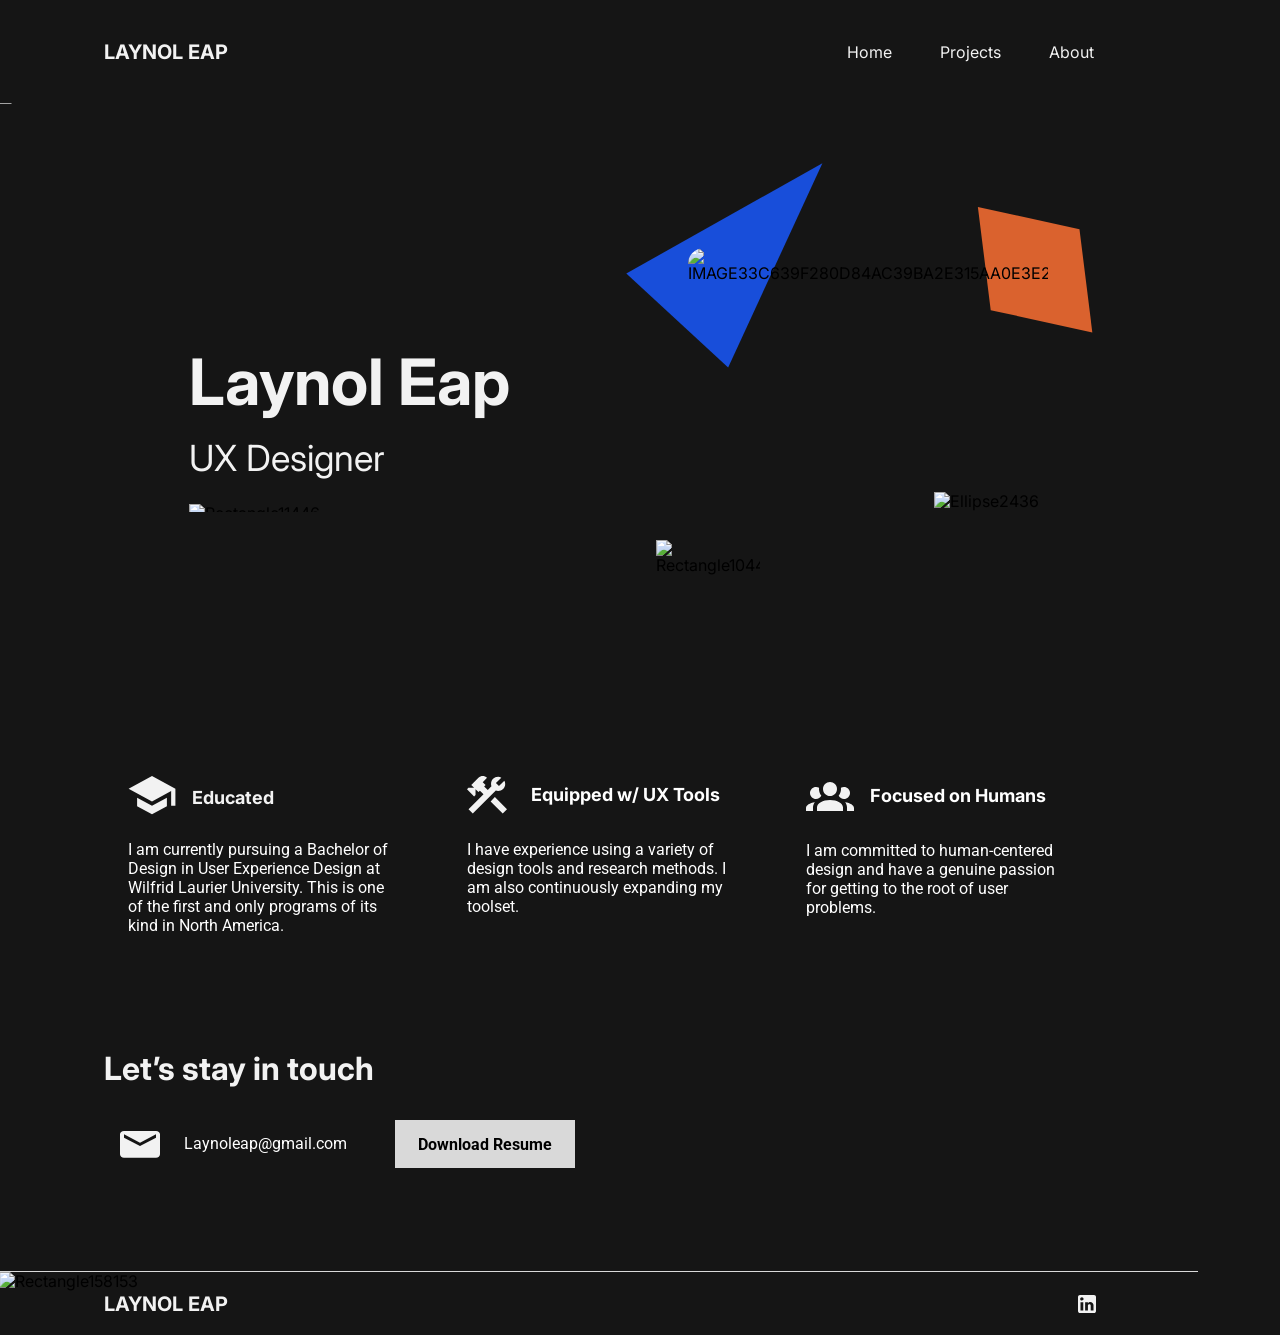
==== index.html @ e6aa5f23 "Commit from TeleportHQ" ====
<!DOCTYPE html>
<html lang="english">
  <head>
    <title>exported project</title>
    <meta property="og:title" content="exported project" />
    <meta name="viewport" content="width=device-width, initial-scale=1.0" />
    <meta charset="utf-8" />
    <meta property="twitter:card" content="summary_large_image" />

    <style data-tag="reset-style-sheet">
      html {  line-height: 1.15;}body {  margin: 0;}* {  box-sizing: border-box;  border-width: 0;  border-style: solid;}p,li,ul,pre,div,h1,h2,h3,h4,h5,h6,figure,blockquote,figcaption {  margin: 0;  padding: 0;}button {  background-color: transparent;}button,input,optgroup,select,textarea {  font-family: inherit;  font-size: 100%;  line-height: 1.15;  margin: 0;}button,select {  text-transform: none;}button,[type="button"],[type="reset"],[type="submit"] {  -webkit-appearance: button;}button::-moz-focus-inner,[type="button"]::-moz-focus-inner,[type="reset"]::-moz-focus-inner,[type="submit"]::-moz-focus-inner {  border-style: none;  padding: 0;}button:-moz-focus,[type="button"]:-moz-focus,[type="reset"]:-moz-focus,[type="submit"]:-moz-focus {  outline: 1px dotted ButtonText;}a {  color: inherit;  text-decoration: inherit;}input {  padding: 2px 4px;}img {  display: block;}html { scroll-behavior: smooth  }
    </style>
    <style data-tag="default-style-sheet">
      html {
        font-family: Inter;
        font-size: 16px;
      }

      body {
        font-weight: 400;
        font-style:normal;
        text-decoration: none;
        text-transform: none;
        letter-spacing: normal;
        line-height: 1.15;
        color: var(--dl-color-gray-black);
        background-color: var(--dl-color-gray-white);

      }
    </style>
    <link
      rel="stylesheet"
      href="https://fonts.googleapis.com/css2?family=Roboto:ital,wght@0,100;0,300;0,400;0,500;0,700;0,900;1,100;1,300;1,400;1,500;1,700;1,900&amp;display=swap"
      data-tag="font"
    />
    <link
      rel="stylesheet"
      href="https://fonts.googleapis.com/css2?family=Roboto:ital,wght@0,100;0,300;0,400;0,500;0,700;0,900;1,100;1,300;1,400;1,500;1,700;1,900&amp;display=swap"
      data-tag="font"
    />
    <link
      rel="stylesheet"
      href="https://fonts.googleapis.com/css2?family=Inter:wght@100;200;300;400;500;600;700;800;900&amp;display=swap"
      data-tag="font"
    />
    <link
      rel="stylesheet"
      href="https://fonts.googleapis.com/css2?family=Inter:wght@100;200;300;400;500;600;700;800;900&amp;display=swap"
      data-tag="font"
    />
    <link
      rel="stylesheet"
      href="https://fonts.googleapis.com/css2?family=Inter:wght@100;200;300;400;500;600;700;800;900&amp;display=swap"
      data-tag="font"
    />
  </head>
  <body>
    <link rel="stylesheet" href="./style.css" />
    <div>
      <link href="./index.css" rel="stylesheet" />

      <div class="home-container">
        <div class="home-home">
          <span class="home-text"><span>Let’s stay in touch</span></span>
          <div class="home-group27">
            <span class="home-text02"><span>Laynol Eap</span></span>
            <span class="home-text04"><span>UX Designer</span></span>
            <img
              src="https://aheioqhobo.cloudimg.io/v7/_playground-bucket-v2.teleporthq.io_/63ea0e4e-5f9c-46ab-8b0b-d3c0a2068771/85abf8a6-1e13-45ce-bf59-883864baed08?org_if_sml=12266&amp;force_format=original"
              alt="Rectangle11446"
              class="home-rectangle11"
            />
          </div>
          <div class="home-group26">
            <img
              src="public/external/polygon2445-yhlq.svg"
              alt="Polygon2445"
              class="home-polygon2"
            />
            <img
              src="https://aheioqhobo.cloudimg.io/v7/_playground-bucket-v2.teleporthq.io_/63ea0e4e-5f9c-46ab-8b0b-d3c0a2068771/1f97a8ee-af07-4500-a4a4-71de85120f3c?org_if_sml=1357&amp;force_format=original"
              alt="Rectangle10442"
              class="home-rectangle10"
            />
            <img
              src="public/external/polygon1441-e0pr.svg"
              alt="Polygon1441"
              class="home-polygon1"
            />
            <img
              src="https://aheioqhobo.cloudimg.io/v7/_playground-bucket-v2.teleporthq.io_/63ea0e4e-5f9c-46ab-8b0b-d3c0a2068771/0349e9c0-3be9-4135-b3eb-93f0cdd8fb35?org_if_sml=12943&amp;force_format=original"
              alt="Ellipse2436"
              class="home-ellipse2"
            />
            <img
              src="https://aheioqhobo.cloudimg.io/v7/_playground-bucket-v2.teleporthq.io_/63ea0e4e-5f9c-46ab-8b0b-d3c0a2068771/69e83a78-d2ff-417d-b535-d6899cd302c1?org_if_sml=1240909&amp;force_format=original"
              alt="IMAGE33C639F280D84AC39BA2E315AA0E3E2F1105c1457"
              class="home-image33c639f280d84ac39ba2e315aa0e3e2f1105c1"
            />
          </div>
          <div class="home-frame2">
            <div class="home-group10">
              <div class="home-group5">
                <div class="home-group4">
                  <div class="home-group3">
                    <span class="home-text06"><span>Educated</span></span>
                    <img
                      src="public/external/vector477-rhp7.svg"
                      alt="Vector477"
                      class="home-vector"
                    />
                  </div>
                  <span class="home-text08">
                    <span>
                      I am currently pursuing a Bachelor of Design in User
                      Experience Design at Wilfrid Laurier University. This is
                      one of the first and only programs of its kind in North
                      America.
                    </span>
                  </span>
                </div>
              </div>
            </div>
            <div class="home-group11">
              <div class="home-group41">
                <span class="home-text10">
                  <span>
                    I have experience using a variety of design tools and
                    research methods. I am also continuously expanding my
                    toolset.
                  </span>
                </span>
              </div>
              <div class="home-group7">
                <span class="home-text12">
                  <span>Equipped w/ UX Tools</span>
                </span>
                <img
                  src="public/external/vector4107-0jln.svg"
                  alt="Vector4107"
                  class="home-vector1"
                />
              </div>
            </div>
            <div class="home-group12">
              <div class="home-group8">
                <div class="home-group42">
                  <span class="home-text14">
                    <span>
                      I am committed to human-centered design and have a genuine
                      passion for getting to the root of user problems.
                    </span>
                  </span>
                </div>
              </div>
              <div class="home-group9">
                <span class="home-text16"><span>Focused on Humans</span></span>
              </div>
              <div class="home-accountgroup"></div>
              <img
                src="public/external/vector4117-vsq.svg"
                alt="Vector4117"
                class="home-vector2"
              />
            </div>
          </div>
          <div class="home-group13">
            <div class="home-group15">
              <img
                src="public/external/vector7120-wgu.svg"
                alt="Vector7120"
                class="home-vector3"
              />
              <span class="home-text18"><span>Laynoleap@gmail.com</span></span>
            </div>
          </div>
          <div class="home-group14">
            <span class="home-text20"><span>Download Resume</span></span>
          </div>
          <div class="home-group16">
            <div class="home-group17">
              <div class="home-group2">
                <div class="home-frame1">
                  <span class="home-text22"><span>Home</span></span>
                  <span class="home-text24"><span>Projects</span></span>
                  <span class="home-text26"><span>About</span></span>
                </div>
                <span class="home-text28"><span>LAYNOL EAP</span></span>
              </div>
              <img
                src="https://aheioqhobo.cloudimg.io/v7/_playground-bucket-v2.teleporthq.io_/63ea0e4e-5f9c-46ab-8b0b-d3c0a2068771/151dd9f7-3ef0-4768-8193-123cde9234d9?org_if_sml=1139&amp;force_format=original"
                alt="Rectangle147134"
                class="home-rectangle14"
              />
            </div>
          </div>
          <div class="home-group20">
            <div class="home-group19">
              <div class="home-group18"></div>
              <img
                src="https://aheioqhobo.cloudimg.io/v7/_playground-bucket-v2.teleporthq.io_/63ea0e4e-5f9c-46ab-8b0b-d3c0a2068771/1cea19af-0cdc-44e9-ab17-3d6caf2b371c?org_if_sml=1567&amp;force_format=original"
                alt="Rectangle158153"
                class="home-rectangle15"
              />
            </div>
            <span class="home-text30"><span>LAYNOL EAP</span></span>
            <img
              src="public/external/vector8156-9nbj.svg"
              alt="Vector8156"
              class="home-vector4"
            />
          </div>
        </div>
      </div>
    </div>
  </body>
</html>
---- style.css ----
:root {
  --dl-color-gray-500: #595959;
  --dl-color-gray-700: #999999;
  --dl-color-gray-900: #D9D9D9;
  --dl-size-size-large: 144px;
  --dl-size-size-small: 48px;
  --dl-color-danger-300: #A22020;
  --dl-color-danger-500: #BF2626;
  --dl-color-danger-700: #E14747;
  --dl-color-gray-black: #000000;
  --dl-color-gray-white: #FFFFFF;
  --dl-size-size-medium: 96px;
  --dl-size-size-xlarge: 192px;
  --dl-size-size-xsmall: 16px;
  --dl-space-space-unit: 16px;
  --dl-color-primary-100: #003EB3;
  --dl-color-primary-300: #0074F0;
  --dl-color-primary-500: #14A9FF;
  --dl-color-primary-700: #85DCFF;
  --dl-color-success-300: #199033;
  --dl-color-success-500: #32A94C;
  --dl-color-success-700: #4CC366;
  --dl-size-size-xxlarge: 288px;
  --dl-color-default-blue: rgba(24, 78, 218, 1);
  --dl-color-default-text: rgba(242, 242, 242, 1);
  --dl-size-size-maxwidth: 1400px;
  --dl-radius-radius-round: 50%;
  --dl-color-default-orange: rgba(217, 97, 45, 1);
  --dl-space-space-halfunit: 8px;
  --dl-space-space-sixunits: 96px;
  --dl-space-space-twounits: 32px;
  --dl-radius-radius-radius2: 2px;
  --dl-radius-radius-radius4: 4px;
  --dl-radius-radius-radius8: 8px;
  --dl-space-space-fiveunits: 80px;
  --dl-space-space-fourunits: 64px;
  --dl-space-space-threeunits: 48px;
  --dl-color-default-background: rgba(21, 21, 21, 1);
  --dl-space-space-oneandhalfunits: 24px;
}
.button {
  color: var(--dl-color-gray-black);
  display: inline-block;
  padding: 0.5rem 1rem;
  border-color: var(--dl-color-gray-black);
  border-width: 1px;
  border-radius: 4px;
  background-color: var(--dl-color-gray-white);
}
.input {
  color: var(--dl-color-gray-black);
  cursor: auto;
  padding: 0.5rem 1rem;
  border-color: var(--dl-color-gray-black);
  border-width: 1px;
  border-radius: 4px;
  background-color: var(--dl-color-gray-white);
}
.textarea {
  color: var(--dl-color-gray-black);
  cursor: auto;
  padding: 0.5rem;
  border-color: var(--dl-color-gray-black);
  border-width: 1px;
  border-radius: 4px;
  background-color: var(--dl-color-gray-white);
}
.list {
  width: 100%;
  margin: 1em 0px 1em 0px;
  display: block;
  padding: 0px 0px 0px 1.5rem;
  list-style-type: none;
  list-style-position: outside;
}
.list-item {
  display: list-item;
}
.teleport-show {
  display: flex !important;
  transform: none !important;
}
.Heading {
  font-size: 32px;
  font-family: Inter;
  font-weight: 700;
  line-height: 1.15;
  text-transform: none;
  text-decoration: none;
}
.Content {
  font-size: 16px;
  font-family: Inter;
  font-weight: 400;
  line-height: 1.15;
  text-transform: none;
  text-decoration: none;
}
---- index.css ----
.home-container {
  width: 100%;
  display: flex;
  overflow: auto;
  min-height: 100vh;
  align-items: center;
  flex-direction: column;
}
.home-home {
  width: 100%;
  height: 1335px;
  display: flex;
  overflow: hidden;
  position: relative;
  align-items: flex-start;
  flex-shrink: 0;
  background-color: var(--dl-color-default-background);
}
.home-text {
  top: 1049px;
  left: 104px;
  color: rgba(242, 242, 242, 1);
  height: auto;
  position: absolute;
  font-size: 32px;
  font-style: Bold;
  text-align: left;
  font-family: Inter;
  font-weight: 700;
  line-height: normal;
  font-stretch: normal;
  text-decoration: none;
}
.home-group27 {
  top: 343px;
  left: 189px;
  width: 338px;
  height: 169px;
  display: flex;
  position: absolute;
  align-items: flex-start;
  flex-shrink: 1;
}
.home-text02 {
  color: var(--dl-color-default-text);
  height: auto;
  position: absolute;
  font-size: 64px;
  font-style: Bold;
  text-align: left;
  font-family: Inter;
  font-weight: 700;
  line-height: normal;
  font-stretch: normal;
  text-decoration: none;
}
.home-text04 {
  top: 93px;
  color: rgba(242, 242, 242, 1);
  height: auto;
  position: absolute;
  font-size: 36px;
  font-style: Regular;
  text-align: left;
  font-family: Inter;
  font-weight: 400;
  line-height: normal;
  font-stretch: normal;
  text-decoration: none;
}
.home-rectangle11 {
  top: 161px;
  left: 0px;
  width: 338px;
  height: 8px;
  position: absolute;
}
.home-group26 {
  top: 94px;
  left: 503px;
  width: 627.2195434570312px;
  height: 574px;
  display: flex;
  position: absolute;
  align-items: flex-start;
  flex-shrink: 1;
}
.home-polygon2 {
  top: 94px;
  right: 37px;
  width: 116px;
  height: 164px;
  position: absolute;
}
.home-rectangle10 {
  top: 446px;
  left: 152.99998474121094px;
  width: 104px;
  height: 104px;
  position: absolute;
}
.home-polygon1 {
  top: -5px;
  left: 123px;
  width: 197px;
  height: 352px;
  position: absolute;
}
.home-ellipse2 {
  top: 398px;
  left: 431px;
  width: 176px;
  height: 176px;
  position: absolute;
}
.home-image33c639f280d84ac39ba2e315aa0e3e2f1105c1 {
  top: 154px;
  left: 184.99998474121094px;
  width: 360px;
  height: 360px;
  position: absolute;
  border-radius: 16px;
}
.home-frame2 {
  gap: 24px;
  top: 751px;
  left: 104px;
  width: 993px;
  display: flex;
  position: absolute;
  align-items: flex-end;
}
.home-group10 {
  width: 315px;
  height: 201px;
  display: flex;
  position: relative;
  align-items: flex-start;
  flex-shrink: 1;
}
.home-group5 {
  top: 0px;
  left: 0px;
  width: 315px;
  height: 201px;
  display: flex;
  position: absolute;
  align-items: flex-start;
  flex-shrink: 1;
}
.home-group4 {
  top: 25px;
  left: 24px;
  width: 264px;
  height: 161px;
  display: flex;
  position: absolute;
  align-items: flex-start;
  flex-shrink: 1;
}
.home-group3 {
  top: 0px;
  left: 0px;
  width: 214px;
  height: 39.272727966308594px;
  display: flex;
  position: absolute;
  align-items: flex-start;
  flex-shrink: 1;
}
.home-text06 {
  top: 11px;
  left: 64px;
  color: rgba(242, 242, 242, 1);
  width: 150px;
  height: auto;
  position: absolute;
  font-size: 18px;
  font-style: Bold;
  text-align: left;
  font-family: Inter;
  font-weight: 700;
  line-height: normal;
  font-stretch: normal;
  text-decoration: none;
}
.home-vector {
  top: 0px;
  left: 0px;
  width: 48px;
  height: 39px;
  position: absolute;
}
.home-text08 {
  top: 64px;
  color: rgba(255, 255, 255, 1);
  width: 264px;
  height: auto;
  position: absolute;
  font-size: 16px;
  font-style: Regular;
  text-align: left;
  font-family: Roboto;
  font-weight: 400;
  line-height: normal;
  font-stretch: normal;
  text-decoration: none;
}
.home-group11 {
  width: 315px;
  height: 201px;
  display: flex;
  position: relative;
  align-items: flex-start;
  flex-shrink: 1;
}
.home-group41 {
  top: 89px;
  left: 24px;
  width: 264px;
  height: 80px;
  display: flex;
  position: absolute;
  align-items: flex-start;
  flex-shrink: 1;
}
.home-text10 {
  color: rgba(255, 255, 255, 1);
  width: 264px;
  height: auto;
  position: absolute;
  font-size: 16px;
  font-style: Regular;
  text-align: left;
  font-family: Roboto;
  font-weight: 400;
  line-height: normal;
  font-stretch: normal;
  text-decoration: none;
}
.home-group7 {
  top: 25px;
  left: 24px;
  width: 265px;
  height: 37.60869598388672px;
  display: flex;
  position: absolute;
  align-items: flex-start;
  flex-shrink: 1;
}
.home-text12 {
  top: 8px;
  left: 64px;
  color: rgba(255, 255, 255, 1);
  width: 201px;
  height: auto;
  position: absolute;
  font-size: 18px;
  font-style: Bold;
  text-align: left;
  font-family: Inter;
  font-weight: 700;
  line-height: normal;
  font-stretch: normal;
  text-decoration: none;
}
.home-vector1 {
  top: 0px;
  left: 0px;
  width: 40px;
  height: 38px;
  position: absolute;
}
.home-group12 {
  width: 315px;
  height: 200px;
  display: flex;
  position: relative;
  align-items: flex-start;
  flex-shrink: 1;
}
.home-group8 {
  top: 0px;
  left: 0px;
  width: 315px;
  height: 200px;
  display: flex;
  position: absolute;
  align-items: flex-start;
  flex-shrink: 1;
}
.home-group42 {
  top: 89px;
  left: 24px;
  width: 264px;
  height: 80px;
  display: flex;
  position: absolute;
  align-items: flex-start;
  flex-shrink: 1;
}
.home-text14 {
  color: rgba(255, 255, 255, 1);
  width: 264px;
  height: auto;
  position: absolute;
  font-size: 16px;
  font-style: Regular;
  text-align: left;
  font-family: Roboto;
  font-weight: 400;
  line-height: normal;
  font-stretch: normal;
  text-decoration: none;
}
.home-group9 {
  top: 33px;
  left: 88px;
  width: 201px;
  height: 22px;
  display: flex;
  position: absolute;
  align-items: flex-start;
  flex-shrink: 1;
}
.home-text16 {
  color: rgba(255, 255, 255, 1);
  width: 201px;
  height: auto;
  position: absolute;
  font-size: 18px;
  font-style: Bold;
  text-align: left;
  font-family: Inter;
  font-weight: 700;
  line-height: normal;
  font-stretch: normal;
  text-decoration: none;
}
.home-accountgroup {
  top: 56px;
  left: 44px;
  width: 48px;
  height: 48px;
  display: flex;
  overflow: hidden;
  position: absolute;
  align-items: flex-start;
  flex-shrink: 0;
}
.home-vector2 {
  top: 30px;
  left: 24px;
  width: 48px;
  height: 29px;
  position: absolute;
}
.home-group13 {
  top: 1131px;
  left: 120px;
  width: 227px;
  height: 26.66666603088379px;
  display: flex;
  position: absolute;
  align-items: flex-start;
  flex-shrink: 1;
}
.home-group15 {
  top: 0px;
  left: 0px;
  width: 227px;
  height: 26.66666603088379px;
  display: flex;
  position: absolute;
  align-items: flex-start;
  flex-shrink: 1;
}
.home-vector3 {
  top: 0px;
  left: 0px;
  width: 40px;
  height: 27px;
  position: absolute;
}
.home-text18 {
  top: 3px;
  left: 64px;
  color: rgba(255, 255, 255, 1);
  height: auto;
  position: absolute;
  font-size: 16px;
  font-style: Regular;
  text-align: left;
  font-family: Roboto;
  font-weight: 400;
  line-height: normal;
  font-stretch: normal;
  text-decoration: none;
}
.home-group14 {
  top: 1120px;
  left: 395px;
  width: 180px;
  height: 48px;
  display: flex;
  position: absolute;
  align-items: flex-start;
  flex-shrink: 1;
  background-color: rgba(217, 217, 217, 1);
}
.home-text20 {
  top: 15px;
  left: 23px;
  color: rgba(0, 0, 0, 1);
  height: auto;
  position: absolute;
  font-size: 16px;
  font-style: Bold;
  text-align: left;
  font-family: Roboto;
  font-weight: 700;
  line-height: normal;
  font-stretch: normal;
  text-decoration: none;
}
.home-group16 {
  top: 0px;
  left: 0px;
  width: 1200px;
  height: 104px;
  display: flex;
  position: absolute;
  align-items: flex-start;
  flex-shrink: 1;
}
.home-group17 {
  top: 0px;
  left: 0px;
  width: 1200px;
  height: 104px;
  display: flex;
  position: absolute;
  align-items: flex-start;
  flex-shrink: 1;
}
.home-group2 {
  top: 0px;
  left: 0px;
  width: 1200px;
  height: 104px;
  display: flex;
  position: absolute;
  align-items: flex-start;
  flex-shrink: 1;
  background-color: rgba(21, 21, 21, 1);
}
.home-frame1 {
  gap: 48px;
  top: 42px;
  left: 847px;
  display: flex;
  position: absolute;
  align-items: flex-start;
}
.home-text22 {
  color: rgba(242, 242, 242, 1);
  height: auto;
  font-size: 16px;
  font-style: Regular;
  text-align: left;
  font-family: Inter;
  font-weight: 400;
  line-height: normal;
  font-stretch: normal;
  text-decoration: none;
}
.home-text24 {
  color: rgba(242, 242, 242, 1);
  height: auto;
  font-size: 16px;
  font-style: Regular;
  text-align: left;
  font-family: Inter;
  font-weight: 400;
  line-height: normal;
  font-stretch: normal;
  text-decoration: none;
}
.home-text26 {
  color: rgba(242, 242, 242, 1);
  height: auto;
  font-size: 16px;
  font-style: Regular;
  text-align: left;
  font-family: Inter;
  font-weight: 400;
  line-height: normal;
  font-stretch: normal;
  text-decoration: none;
}
.home-text28 {
  top: 40px;
  left: 104px;
  color: rgba(242, 242, 242, 1);
  height: auto;
  position: absolute;
  font-size: 20px;
  font-style: Bold;
  text-align: left;
  font-family: Inter;
  font-weight: 700;
  line-height: normal;
  font-stretch: normal;
  text-decoration: none;
}
.home-rectangle14 {
  top: 103px;
  left: 0px;
  width: 1200px;
  height: 1px;
  position: absolute;
}
.home-group20 {
  top: 1271px;
  left: -2px;
  width: 1200px;
  height: 64px;
  display: flex;
  position: absolute;
  align-items: flex-start;
  flex-shrink: 1;
}
.home-group19 {
  top: 0px;
  left: 0px;
  width: 1200px;
  height: 64px;
  display: flex;
  position: absolute;
  align-items: flex-start;
  flex-shrink: 1;
}
.home-group18 {
  top: 0px;
  left: 0px;
  width: 1200px;
  height: 1px;
  display: flex;
  position: absolute;
  align-items: flex-start;
  flex-shrink: 1;
  background-color: rgba(217, 217, 217, 1);
}
.home-rectangle15 {
  top: 1px;
  left: 1px;
  width: 1198px;
  height: 63px;
  position: absolute;
}
.home-text30 {
  top: 21px;
  left: 106px;
  color: rgba(242, 242, 242, 1);
  height: auto;
  position: absolute;
  font-size: 20px;
  font-style: Bold;
  text-align: left;
  font-family: Inter;
  font-weight: 700;
  line-height: normal;
  font-stretch: normal;
  text-decoration: none;
}
.home-vector4 {
  top: 24px;
  left: 1080px;
  width: 18px;
  height: 18px;
  position: absolute;
}
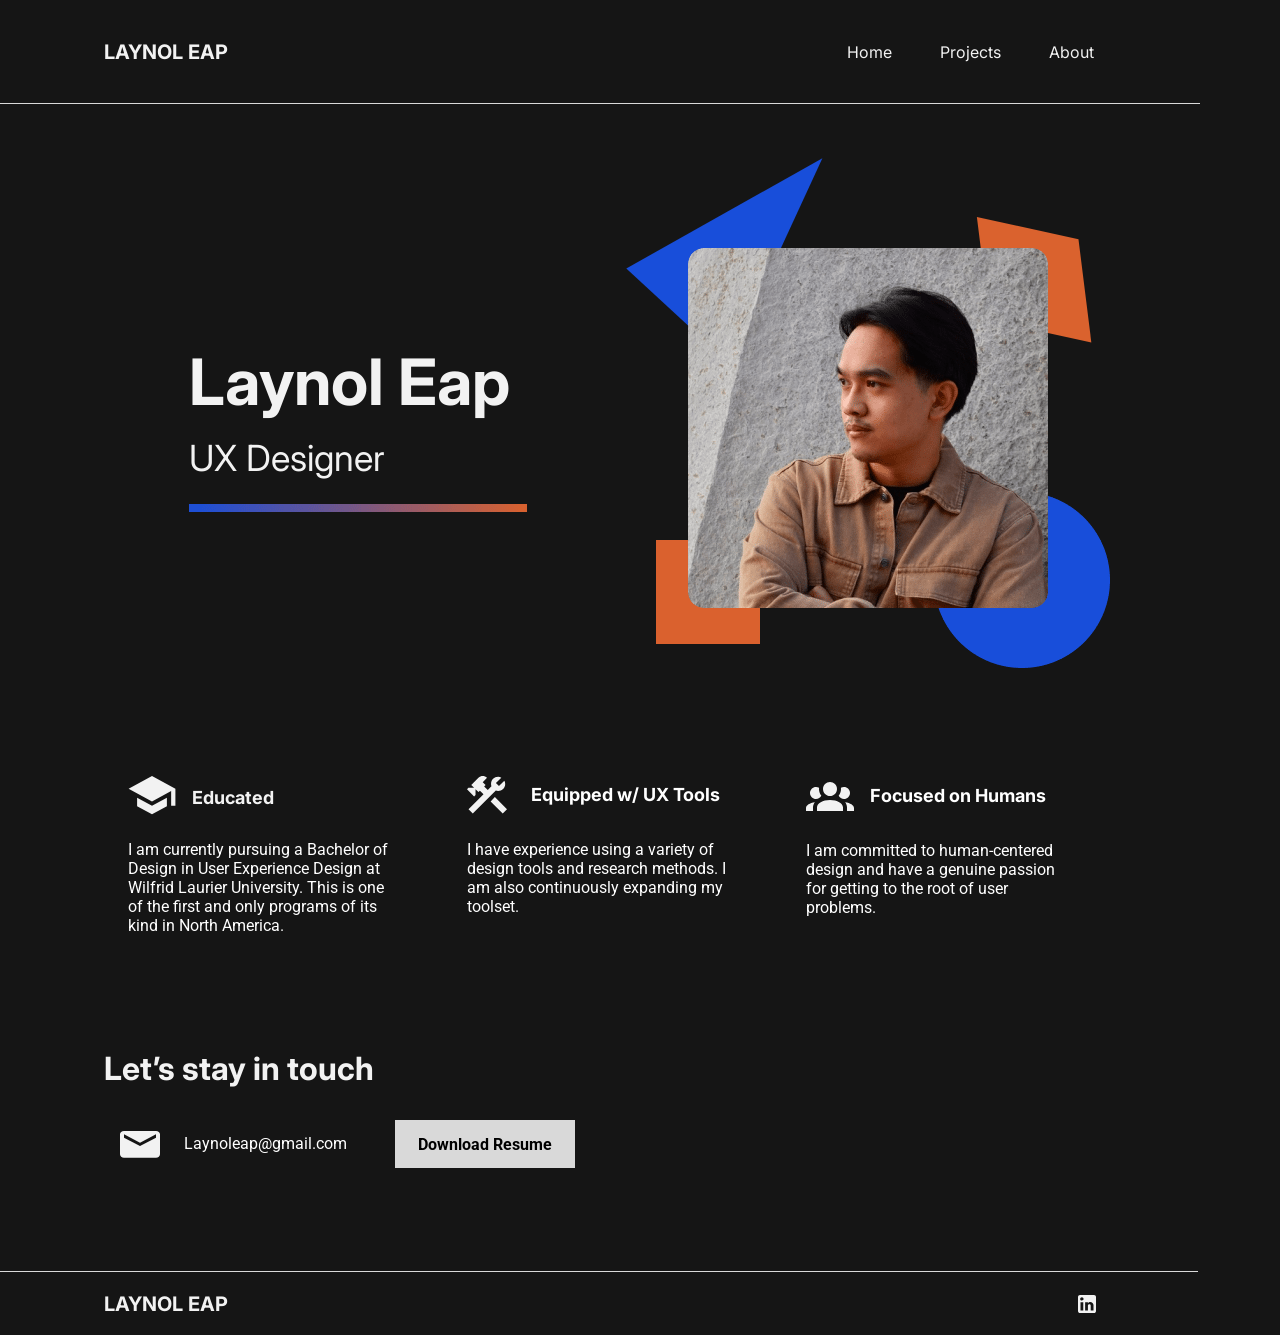
==== commit 701b7bf5: "Commit from TeleportHQ" ====
--- a/index.html
+++ b/index.html
@@ -2,7 +2,6 @@
 <html lang="english">
   <head>
     <title>exported project</title>
-    <meta property="og:title" content="exported project" />
     <meta name="viewport" content="width=device-width, initial-scale=1.0" />
     <meta charset="utf-8" />
     <meta property="twitter:card" content="summary_large_image" />
@@ -30,27 +29,67 @@
     </style>
     <link
       rel="stylesheet"
-      href="https://fonts.googleapis.com/css2?family=Roboto:ital,wght@0,100;0,300;0,400;0,500;0,700;0,900;1,100;1,300;1,400;1,500;1,700;1,900&amp;display=swap"
-      data-tag="font"
-    />
-    <link
-      rel="stylesheet"
-      href="https://fonts.googleapis.com/css2?family=Roboto:ital,wght@0,100;0,300;0,400;0,500;0,700;0,900;1,100;1,300;1,400;1,500;1,700;1,900&amp;display=swap"
-      data-tag="font"
-    />
-    <link
-      rel="stylesheet"
       href="https://fonts.googleapis.com/css2?family=Inter:wght@100;200;300;400;500;600;700;800;900&amp;display=swap"
       data-tag="font"
     />
     <link
       rel="stylesheet"
+      href="https://fonts.googleapis.com/css2?family=Roboto:ital,wght@0,100;0,300;0,400;0,500;0,700;0,900;1,100;1,300;1,400;1,500;1,700;1,900&amp;display=swap"
+      data-tag="font"
+    />
+    <link
+      rel="stylesheet"
       href="https://fonts.googleapis.com/css2?family=Inter:wght@100;200;300;400;500;600;700;800;900&amp;display=swap"
       data-tag="font"
     />
     <link
       rel="stylesheet"
+      href="https://fonts.googleapis.com/css2?family=Roboto:ital,wght@0,100;0,300;0,400;0,500;0,700;0,900;1,100;1,300;1,400;1,500;1,700;1,900&amp;display=swap"
+      data-tag="font"
+    />
+    <link
+      rel="stylesheet"
+      href="https://fonts.googleapis.com/css2?family=Roboto:ital,wght@0,100;0,300;0,400;0,500;0,700;0,900;1,100;1,300;1,400;1,500;1,700;1,900&amp;display=swap"
+      data-tag="font"
+    />
+    <link
+      rel="stylesheet"
       href="https://fonts.googleapis.com/css2?family=Inter:wght@100;200;300;400;500;600;700;800;900&amp;display=swap"
+      data-tag="font"
+    />
+    <link
+      rel="stylesheet"
+      href="https://fonts.googleapis.com/css2?family=Roboto:ital,wght@0,100;0,300;0,400;0,500;0,700;0,900;1,100;1,300;1,400;1,500;1,700;1,900&amp;display=swap"
+      data-tag="font"
+    />
+    <link
+      rel="stylesheet"
+      href="https://fonts.googleapis.com/css2?family=Roboto:ital,wght@0,100;0,300;0,400;0,500;0,700;0,900;1,100;1,300;1,400;1,500;1,700;1,900&amp;display=swap"
+      data-tag="font"
+    />
+    <link
+      rel="stylesheet"
+      href="https://fonts.googleapis.com/css2?family=Roboto:ital,wght@0,100;0,300;0,400;0,500;0,700;0,900;1,100;1,300;1,400;1,500;1,700;1,900&amp;display=swap"
+      data-tag="font"
+    />
+    <link
+      rel="stylesheet"
+      href="https://fonts.googleapis.com/css2?family=Roboto:ital,wght@0,100;0,300;0,400;0,500;0,700;0,900;1,100;1,300;1,400;1,500;1,700;1,900&amp;display=swap"
+      data-tag="font"
+    />
+    <link
+      rel="stylesheet"
+      href="https://fonts.googleapis.com/css2?family=Roboto:ital,wght@0,100;0,300;0,400;0,500;0,700;0,900;1,100;1,300;1,400;1,500;1,700;1,900&amp;display=swap"
+      data-tag="font"
+    />
+    <link
+      rel="stylesheet"
+      href="https://fonts.googleapis.com/css2?family=Roboto:ital,wght@0,100;0,300;0,400;0,500;0,700;0,900;1,100;1,300;1,400;1,500;1,700;1,900&amp;display=swap"
+      data-tag="font"
+    />
+    <link
+      rel="stylesheet"
+      href="https://fonts.googleapis.com/css2?family=Roboto:ital,wght@0,100;0,300;0,400;0,500;0,700;0,900;1,100;1,300;1,400;1,500;1,700;1,900&amp;display=swap"
       data-tag="font"
     />
   </head>
@@ -66,35 +105,35 @@
             <span class="home-text02"><span>Laynol Eap</span></span>
             <span class="home-text04"><span>UX Designer</span></span>
             <img
-              src="https://aheioqhobo.cloudimg.io/v7/_playground-bucket-v2.teleporthq.io_/63ea0e4e-5f9c-46ab-8b0b-d3c0a2068771/85abf8a6-1e13-45ce-bf59-883864baed08?org_if_sml=12266&amp;force_format=original"
               alt="Rectangle11446"
+              src="public/external/rectangle11446-rndn-200h.png"
               class="home-rectangle11"
             />
           </div>
           <div class="home-group26">
             <img
-              src="public/external/polygon2445-yhlq.svg"
               alt="Polygon2445"
+              src="public/external/polygon2445-rlda.svg"
               class="home-polygon2"
             />
             <img
-              src="https://aheioqhobo.cloudimg.io/v7/_playground-bucket-v2.teleporthq.io_/63ea0e4e-5f9c-46ab-8b0b-d3c0a2068771/1f97a8ee-af07-4500-a4a4-71de85120f3c?org_if_sml=1357&amp;force_format=original"
               alt="Rectangle10442"
+              src="public/external/rectangle10442-r1o-200h.png"
               class="home-rectangle10"
             />
             <img
-              src="public/external/polygon1441-e0pr.svg"
               alt="Polygon1441"
+              src="public/external/polygon1441-se0r.svg"
               class="home-polygon1"
             />
             <img
-              src="https://aheioqhobo.cloudimg.io/v7/_playground-bucket-v2.teleporthq.io_/63ea0e4e-5f9c-46ab-8b0b-d3c0a2068771/0349e9c0-3be9-4135-b3eb-93f0cdd8fb35?org_if_sml=12943&amp;force_format=original"
               alt="Ellipse2436"
+              src="public/external/ellipse2436-bhuh-200h.png"
               class="home-ellipse2"
             />
             <img
-              src="https://aheioqhobo.cloudimg.io/v7/_playground-bucket-v2.teleporthq.io_/63ea0e4e-5f9c-46ab-8b0b-d3c0a2068771/69e83a78-d2ff-417d-b535-d6899cd302c1?org_if_sml=1240909&amp;force_format=original"
               alt="IMAGE33C639F280D84AC39BA2E315AA0E3E2F1105c1457"
+              src="public/external/image33c639f280d84ac39ba2e315aa0e3e2f1105c1457-q3sl-400h.png"
               class="home-image33c639f280d84ac39ba2e315aa0e3e2f1105c1"
             />
           </div>
@@ -105,8 +144,8 @@
                   <div class="home-group3">
                     <span class="home-text06"><span>Educated</span></span>
                     <img
-                      src="public/external/vector477-rhp7.svg"
                       alt="Vector477"
+                      src="public/external/vector477-hfyj.svg"
                       class="home-vector"
                     />
                   </div>
@@ -136,8 +175,8 @@
                   <span>Equipped w/ UX Tools</span>
                 </span>
                 <img
-                  src="public/external/vector4107-0jln.svg"
                   alt="Vector4107"
+                  src="public/external/vector4107-089k.svg"
                   class="home-vector1"
                 />
               </div>
@@ -158,8 +197,8 @@
               </div>
               <div class="home-accountgroup"></div>
               <img
-                src="public/external/vector4117-vsq.svg"
                 alt="Vector4117"
+                src="public/external/vector4117-1vbl.svg"
                 class="home-vector2"
               />
             </div>
@@ -167,8 +206,8 @@
           <div class="home-group13">
             <div class="home-group15">
               <img
-                src="public/external/vector7120-wgu.svg"
                 alt="Vector7120"
+                src="public/external/vector7120-1u6o.svg"
                 class="home-vector3"
               />
               <span class="home-text18"><span>Laynoleap@gmail.com</span></span>
@@ -188,8 +227,8 @@
                 <span class="home-text28"><span>LAYNOL EAP</span></span>
               </div>
               <img
-                src="https://aheioqhobo.cloudimg.io/v7/_playground-bucket-v2.teleporthq.io_/63ea0e4e-5f9c-46ab-8b0b-d3c0a2068771/151dd9f7-3ef0-4768-8193-123cde9234d9?org_if_sml=1139&amp;force_format=original"
                 alt="Rectangle147134"
+                src="public/external/rectangle147134-tcgq-200h.png"
                 class="home-rectangle14"
               />
             </div>
@@ -198,15 +237,15 @@
             <div class="home-group19">
               <div class="home-group18"></div>
               <img
-                src="https://aheioqhobo.cloudimg.io/v7/_playground-bucket-v2.teleporthq.io_/63ea0e4e-5f9c-46ab-8b0b-d3c0a2068771/1cea19af-0cdc-44e9-ab17-3d6caf2b371c?org_if_sml=1567&amp;force_format=original"
                 alt="Rectangle158153"
+                src="public/external/rectangle158153-i0ae-200h.png"
                 class="home-rectangle15"
               />
             </div>
             <span class="home-text30"><span>LAYNOL EAP</span></span>
             <img
-              src="public/external/vector8156-9nbj.svg"
               alt="Vector8156"
+              src="public/external/vector8156-afgd.svg"
               class="home-vector4"
             />
           </div>
--- a/style.css
+++ b/style.css
@@ -80,6 +80,14 @@
   display: flex !important;
   transform: none !important;
 }
+.Content {
+  font-size: 16px;
+  font-family: Inter;
+  font-weight: 400;
+  line-height: 1.15;
+  text-transform: none;
+  text-decoration: none;
+}
 .Heading {
   font-size: 32px;
   font-family: Inter;
@@ -88,11 +96,3 @@
   text-transform: none;
   text-decoration: none;
 }
-.Content {
-  font-size: 16px;
-  font-family: Inter;
-  font-weight: 400;
-  line-height: 1.15;
-  text-transform: none;
-  text-decoration: none;
-}
--- a/index.css
+++ b/index.css
@@ -86,8 +86,8 @@
   flex-shrink: 1;
 }
 .home-polygon2 {
-  top: 94px;
-  right: 37px;
+  top: 104px;
+  right: 38px;
   width: 116px;
   height: 164px;
   position: absolute;
@@ -100,7 +100,7 @@
   position: absolute;
 }
 .home-polygon1 {
-  top: -5px;
+  top: -10px;
   left: 123px;
   width: 197px;
   height: 352px;
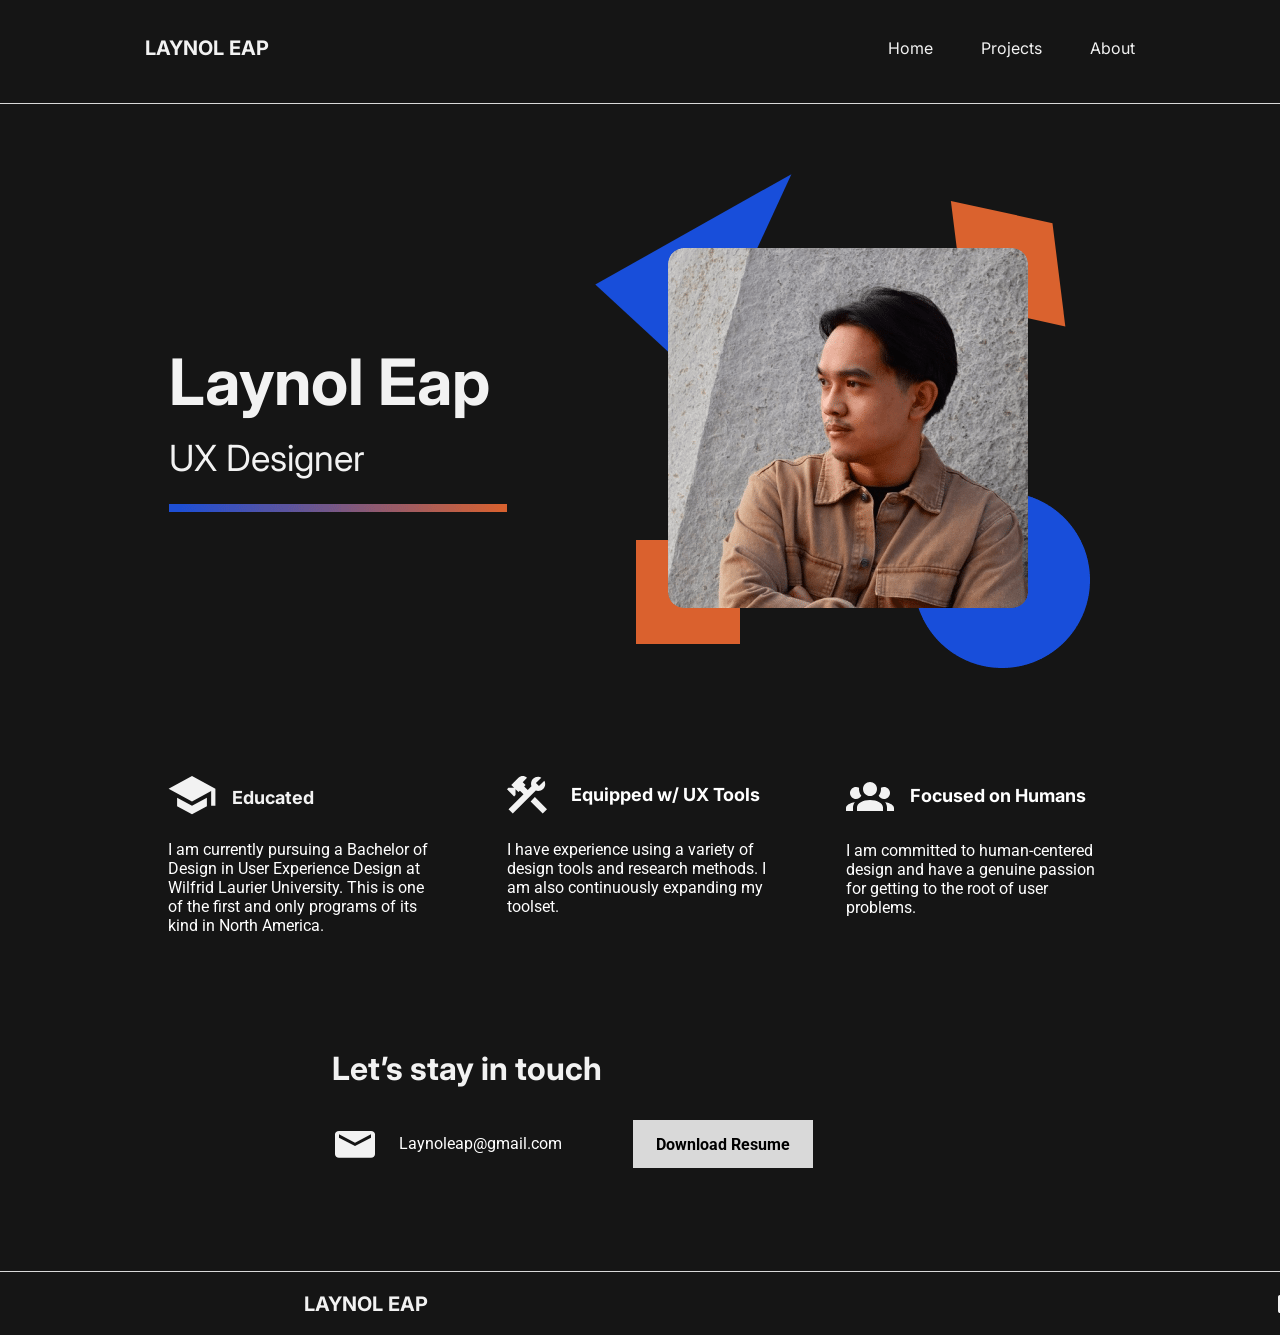
==== commit 9ef773b1: "Commit from TeleportHQ" ====
--- a/index.html
+++ b/index.html
@@ -29,16 +29,46 @@
     </style>
     <link
       rel="stylesheet"
+      href="https://fonts.googleapis.com/css2?family=Roboto:ital,wght@0,100;0,300;0,400;0,500;0,700;0,900;1,100;1,300;1,400;1,500;1,700;1,900&amp;display=swap"
+      data-tag="font"
+    />
+    <link
+      rel="stylesheet"
+      href="https://fonts.googleapis.com/css2?family=Roboto:ital,wght@0,100;0,300;0,400;0,500;0,700;0,900;1,100;1,300;1,400;1,500;1,700;1,900&amp;display=swap"
+      data-tag="font"
+    />
+    <link
+      rel="stylesheet"
+      href="https://fonts.googleapis.com/css2?family=Roboto:ital,wght@0,100;0,300;0,400;0,500;0,700;0,900;1,100;1,300;1,400;1,500;1,700;1,900&amp;display=swap"
+      data-tag="font"
+    />
+    <link
+      rel="stylesheet"
+      href="https://fonts.googleapis.com/css2?family=Roboto:ital,wght@0,100;0,300;0,400;0,500;0,700;0,900;1,100;1,300;1,400;1,500;1,700;1,900&amp;display=swap"
+      data-tag="font"
+    />
+    <link
+      rel="stylesheet"
+      href="https://fonts.googleapis.com/css2?family=Roboto:ital,wght@0,100;0,300;0,400;0,500;0,700;0,900;1,100;1,300;1,400;1,500;1,700;1,900&amp;display=swap"
+      data-tag="font"
+    />
+    <link
+      rel="stylesheet"
+      href="https://fonts.googleapis.com/css2?family=Roboto:ital,wght@0,100;0,300;0,400;0,500;0,700;0,900;1,100;1,300;1,400;1,500;1,700;1,900&amp;display=swap"
+      data-tag="font"
+    />
+    <link
+      rel="stylesheet"
+      href="https://fonts.googleapis.com/css2?family=Roboto:ital,wght@0,100;0,300;0,400;0,500;0,700;0,900;1,100;1,300;1,400;1,500;1,700;1,900&amp;display=swap"
+      data-tag="font"
+    />
+    <link
+      rel="stylesheet"
       href="https://fonts.googleapis.com/css2?family=Inter:wght@100;200;300;400;500;600;700;800;900&amp;display=swap"
       data-tag="font"
     />
     <link
       rel="stylesheet"
-      href="https://fonts.googleapis.com/css2?family=Roboto:ital,wght@0,100;0,300;0,400;0,500;0,700;0,900;1,100;1,300;1,400;1,500;1,700;1,900&amp;display=swap"
-      data-tag="font"
-    />
-    <link
-      rel="stylesheet"
       href="https://fonts.googleapis.com/css2?family=Inter:wght@100;200;300;400;500;600;700;800;900&amp;display=swap"
       data-tag="font"
     />
@@ -54,42 +84,12 @@
     />
     <link
       rel="stylesheet"
+      href="https://fonts.googleapis.com/css2?family=Roboto:ital,wght@0,100;0,300;0,400;0,500;0,700;0,900;1,100;1,300;1,400;1,500;1,700;1,900&amp;display=swap"
+      data-tag="font"
+    />
+    <link
+      rel="stylesheet"
       href="https://fonts.googleapis.com/css2?family=Inter:wght@100;200;300;400;500;600;700;800;900&amp;display=swap"
-      data-tag="font"
-    />
-    <link
-      rel="stylesheet"
-      href="https://fonts.googleapis.com/css2?family=Roboto:ital,wght@0,100;0,300;0,400;0,500;0,700;0,900;1,100;1,300;1,400;1,500;1,700;1,900&amp;display=swap"
-      data-tag="font"
-    />
-    <link
-      rel="stylesheet"
-      href="https://fonts.googleapis.com/css2?family=Roboto:ital,wght@0,100;0,300;0,400;0,500;0,700;0,900;1,100;1,300;1,400;1,500;1,700;1,900&amp;display=swap"
-      data-tag="font"
-    />
-    <link
-      rel="stylesheet"
-      href="https://fonts.googleapis.com/css2?family=Roboto:ital,wght@0,100;0,300;0,400;0,500;0,700;0,900;1,100;1,300;1,400;1,500;1,700;1,900&amp;display=swap"
-      data-tag="font"
-    />
-    <link
-      rel="stylesheet"
-      href="https://fonts.googleapis.com/css2?family=Roboto:ital,wght@0,100;0,300;0,400;0,500;0,700;0,900;1,100;1,300;1,400;1,500;1,700;1,900&amp;display=swap"
-      data-tag="font"
-    />
-    <link
-      rel="stylesheet"
-      href="https://fonts.googleapis.com/css2?family=Roboto:ital,wght@0,100;0,300;0,400;0,500;0,700;0,900;1,100;1,300;1,400;1,500;1,700;1,900&amp;display=swap"
-      data-tag="font"
-    />
-    <link
-      rel="stylesheet"
-      href="https://fonts.googleapis.com/css2?family=Roboto:ital,wght@0,100;0,300;0,400;0,500;0,700;0,900;1,100;1,300;1,400;1,500;1,700;1,900&amp;display=swap"
-      data-tag="font"
-    />
-    <link
-      rel="stylesheet"
-      href="https://fonts.googleapis.com/css2?family=Roboto:ital,wght@0,100;0,300;0,400;0,500;0,700;0,900;1,100;1,300;1,400;1,500;1,700;1,900&amp;display=swap"
       data-tag="font"
     />
   </head>
@@ -101,55 +101,57 @@
       <div class="home-container">
         <div class="home-home">
           <span class="home-text"><span>Let’s stay in touch</span></span>
-          <div class="home-group27">
-            <span class="home-text02"><span>Laynol Eap</span></span>
-            <span class="home-text04"><span>UX Designer</span></span>
-            <img
-              alt="Rectangle11446"
-              src="public/external/rectangle11446-rndn-200h.png"
-              class="home-rectangle11"
-            />
-          </div>
-          <div class="home-group26">
-            <img
-              alt="Polygon2445"
-              src="public/external/polygon2445-rlda.svg"
-              class="home-polygon2"
-            />
-            <img
-              alt="Rectangle10442"
-              src="public/external/rectangle10442-r1o-200h.png"
-              class="home-rectangle10"
-            />
-            <img
-              alt="Polygon1441"
-              src="public/external/polygon1441-se0r.svg"
-              class="home-polygon1"
-            />
-            <img
-              alt="Ellipse2436"
-              src="public/external/ellipse2436-bhuh-200h.png"
-              class="home-ellipse2"
-            />
-            <img
-              alt="IMAGE33C639F280D84AC39BA2E315AA0E3E2F1105c1457"
-              src="public/external/image33c639f280d84ac39ba2e315aa0e3e2f1105c1457-q3sl-400h.png"
-              class="home-image33c639f280d84ac39ba2e315aa0e3e2f1105c1"
-            />
-          </div>
-          <div class="home-frame2">
+          <div class="home-container1">
+            <div class="home-group27">
+              <span class="home-text02">Laynol Eap</span>
+              <span class="home-text03"><span>UX Designer</span></span>
+              <img
+                alt="Rectangle11446"
+                src="public/external/rectangle11446-rs4n-200h.png"
+                class="home-rectangle11"
+              />
+            </div>
+            <div class="home-group34">
+              <img
+                alt="Polygon2445"
+                src="public/external/polygon2445-6lfq.svg"
+                class="home-polygon2"
+              />
+              <img
+                alt="Rectangle10442"
+                src="public/external/rectangle10442-cmu-200h.png"
+                class="home-rectangle10"
+              />
+              <img
+                alt="Polygon1441"
+                src="public/external/polygon1441-muc.svg"
+                class="home-polygon1"
+              />
+              <img
+                alt="Ellipse2436"
+                src="public/external/ellipse2436-qelj-200h.png"
+                class="home-ellipse2"
+              />
+              <img
+                alt="IMAGE33C639F280D84AC39BA2E315AA0E3E2F1105c1457"
+                src="public/external/image33c639f280d84ac39ba2e315aa0e3e2f1105c1457-djrn-400h.png"
+                class="home-image33c639f280d84ac39ba2e315aa0e3e2f1105c1"
+              />
+            </div>
+          </div>
+          <div class="home-group36">
             <div class="home-group10">
               <div class="home-group5">
                 <div class="home-group4">
                   <div class="home-group3">
-                    <span class="home-text06"><span>Educated</span></span>
+                    <span class="home-text05"><span>Educated</span></span>
                     <img
                       alt="Vector477"
-                      src="public/external/vector477-hfyj.svg"
+                      src="public/external/vector477-holl.svg"
                       class="home-vector"
                     />
                   </div>
-                  <span class="home-text08">
+                  <span class="home-text07">
                     <span>
                       I am currently pursuing a Bachelor of Design in User
                       Experience Design at Wilfrid Laurier University. This is
@@ -162,7 +164,7 @@
             </div>
             <div class="home-group11">
               <div class="home-group41">
-                <span class="home-text10">
+                <span class="home-text09">
                   <span>
                     I have experience using a variety of design tools and
                     research methods. I am also continuously expanding my
@@ -171,83 +173,86 @@
                 </span>
               </div>
               <div class="home-group7">
-                <span class="home-text12">
+                <span class="home-text11">
                   <span>Equipped w/ UX Tools</span>
                 </span>
                 <img
                   alt="Vector4107"
-                  src="public/external/vector4107-089k.svg"
+                  src="public/external/vector4107-xfsc.svg"
                   class="home-vector1"
                 />
               </div>
             </div>
-            <div class="home-group12">
-              <div class="home-group8">
-                <div class="home-group42">
-                  <span class="home-text14">
-                    <span>
-                      I am committed to human-centered design and have a genuine
-                      passion for getting to the root of user problems.
+            <div class="home-group35">
+              <div class="home-group12">
+                <div class="home-group8">
+                  <div class="home-group42">
+                    <span class="home-text13">
+                      <span>
+                        I am committed to human-centered design and have a
+                        genuine passion for getting to the root of user
+                        problems.
+                      </span>
                     </span>
+                  </div>
+                </div>
+                <div class="home-group9">
+                  <span class="home-text15">
+                    <span>Focused on Humans</span>
                   </span>
                 </div>
-              </div>
-              <div class="home-group9">
-                <span class="home-text16"><span>Focused on Humans</span></span>
-              </div>
-              <div class="home-accountgroup"></div>
-              <img
-                alt="Vector4117"
-                src="public/external/vector4117-1vbl.svg"
-                class="home-vector2"
-              />
+                <div class="home-accountgroup"></div>
+                <img
+                  alt="Vector4117"
+                  src="public/external/vector4117-bnjg.svg"
+                  class="home-vector2"
+                />
+              </div>
             </div>
           </div>
           <div class="home-group13">
             <div class="home-group15">
               <img
                 alt="Vector7120"
-                src="public/external/vector7120-1u6o.svg"
+                src="public/external/vector7120-btus.svg"
                 class="home-vector3"
               />
-              <span class="home-text18"><span>Laynoleap@gmail.com</span></span>
+              <span class="home-text17"><span>Laynoleap@gmail.com</span></span>
             </div>
           </div>
           <div class="home-group14">
-            <span class="home-text20"><span>Download Resume</span></span>
-          </div>
-          <div class="home-group16">
-            <div class="home-group17">
-              <div class="home-group2">
-                <div class="home-frame1">
-                  <span class="home-text22"><span>Home</span></span>
-                  <span class="home-text24"><span>Projects</span></span>
-                  <span class="home-text26"><span>About</span></span>
-                </div>
-                <span class="home-text28"><span>LAYNOL EAP</span></span>
-              </div>
-              <img
-                alt="Rectangle147134"
-                src="public/external/rectangle147134-tcgq-200h.png"
-                class="home-rectangle14"
-              />
-            </div>
-          </div>
+            <span class="home-text19"><span>Download Resume</span></span>
+          </div>
+          <div class="home-container2">
+            <div class="home-frame1">
+              <span class="home-text21"><span>Home</span></span>
+              <span class="home-text23"><span>Projects</span></span>
+              <span class="home-text25"><span>About</span></span>
+            </div>
+            <span class="home-text27"><span>LAYNOL EAP</span></span>
+          </div>
+          <img
+            alt="Rectangle147134"
+            src="public/external/rectangle147134-qr1-200h.png"
+            class="home-rectangle14"
+          />
+          <img
+            alt="Rectangle158153"
+            src="public/external/rectangle158153-a7vf-200h.png"
+            class="home-rectangle15"
+          />
           <div class="home-group20">
-            <div class="home-group19">
-              <div class="home-group18"></div>
-              <img
-                alt="Rectangle158153"
-                src="public/external/rectangle158153-i0ae-200h.png"
-                class="home-rectangle15"
-              />
-            </div>
-            <span class="home-text30"><span>LAYNOL EAP</span></span>
-            <img
-              alt="Vector8156"
-              src="public/external/vector8156-afgd.svg"
-              class="home-vector4"
-            />
+            <div class="home-container3">
+              <div class="home-container4">
+                <span class="home-text29"><span>LAYNOL EAP</span></span>
+              </div>
+              <img
+                alt="Vector8156"
+                src="public/external/vector8156-y9p.svg"
+                class="home-vector4"
+              />
+            </div>
+            <div class="home-group19"><div class="home-group18"></div></div>
           </div>
         </div>
       </div>
--- a/style.css
+++ b/style.css
@@ -80,6 +80,14 @@
   display: flex !important;
   transform: none !important;
 }
+.Heading {
+  font-size: 32px;
+  font-family: Inter;
+  font-weight: 700;
+  line-height: 1.15;
+  text-transform: none;
+  text-decoration: none;
+}
 .Content {
   font-size: 16px;
   font-family: Inter;
@@ -88,11 +96,3 @@
   text-transform: none;
   text-decoration: none;
 }
-.Heading {
-  font-size: 32px;
-  font-family: Inter;
-  font-weight: 700;
-  line-height: 1.15;
-  text-transform: none;
-  text-decoration: none;
-}
--- a/index.css
+++ b/index.css
@@ -5,6 +5,7 @@
   min-height: 100vh;
   align-items: center;
   flex-direction: column;
+  justify-content: center;
 }
 .home-home {
   width: 100%;
@@ -18,22 +19,34 @@
 }
 .home-text {
   top: 1049px;
-  left: 104px;
-  color: rgba(242, 242, 242, 1);
-  height: auto;
+  left: 332px;
+  color: rgba(242, 242, 242, 1);
+  height: auto;
+  margin: auto;
   position: absolute;
   font-size: 32px;
   font-style: Bold;
-  text-align: left;
-  font-family: Inter;
-  font-weight: 700;
-  line-height: normal;
-  font-stretch: normal;
-  text-decoration: none;
+  text-align: center;
+  font-family: Inter;
+  font-weight: 700;
+  line-height: normal;
+  font-stretch: normal;
+  text-decoration: none;
+}
+.home-container1 {
+  top: 94px;
+  left: 0px;
+  right: 0px;
+  width: 941.21875px;
+  height: 574px;
+  margin: auto;
+  display: flex;
+  position: absolute;
+  align-items: flex-start;
 }
 .home-group27 {
-  top: 343px;
-  left: 189px;
+  top: 249px;
+  left: 0px;
   width: 338px;
   height: 169px;
   display: flex;
@@ -48,13 +61,13 @@
   font-size: 64px;
   font-style: Bold;
   text-align: left;
-  font-family: Inter;
-  font-weight: 700;
-  line-height: normal;
-  font-stretch: normal;
-  text-decoration: none;
-}
-.home-text04 {
+  font-family: "Inter";
+  font-weight: 700;
+  line-height: normal;
+  font-stretch: normal;
+  text-decoration: none;
+}
+.home-text03 {
   top: 93px;
   color: rgba(242, 242, 242, 1);
   height: auto;
@@ -75,9 +88,9 @@
   height: 8px;
   position: absolute;
 }
-.home-group26 {
-  top: 94px;
-  left: 503px;
+.home-group34 {
+  top: 0px;
+  left: 314px;
   width: 627.2195434570312px;
   height: 574px;
   display: flex;
@@ -86,8 +99,8 @@
   flex-shrink: 1;
 }
 .home-polygon2 {
-  top: 104px;
-  right: 38px;
+  top: 88px;
+  right: 45px;
   width: 116px;
   height: 164px;
   position: absolute;
@@ -100,8 +113,8 @@
   position: absolute;
 }
 .home-polygon1 {
-  top: -10px;
-  left: 123px;
+  top: 6px;
+  left: 112px;
   width: 197px;
   height: 352px;
   position: absolute;
@@ -121,20 +134,25 @@
   position: absolute;
   border-radius: 16px;
 }
-.home-frame2 {
-  gap: 24px;
+.home-group36 {
   top: 751px;
-  left: 104px;
+  left: 0px;
+  right: 0px;
   width: 993px;
-  display: flex;
-  position: absolute;
-  align-items: flex-end;
+  height: 201px;
+  margin: auto;
+  display: flex;
+  position: absolute;
+  align-items: flex-start;
+  flex-shrink: 1;
 }
 .home-group10 {
+  top: 0px;
+  left: 0px;
   width: 315px;
   height: 201px;
   display: flex;
-  position: relative;
+  position: absolute;
   align-items: flex-start;
   flex-shrink: 1;
 }
@@ -143,6 +161,7 @@
   left: 0px;
   width: 315px;
   height: 201px;
+  margin: auto;
   display: flex;
   position: absolute;
   align-items: flex-start;
@@ -157,6 +176,7 @@
   position: absolute;
   align-items: flex-start;
   flex-shrink: 1;
+  justify-content: center;
 }
 .home-group3 {
   top: 0px;
@@ -168,7 +188,7 @@
   align-items: flex-start;
   flex-shrink: 1;
 }
-.home-text06 {
+.home-text05 {
   top: 11px;
   left: 64px;
   color: rgba(242, 242, 242, 1);
@@ -191,7 +211,7 @@
   height: 39px;
   position: absolute;
 }
-.home-text08 {
+.home-text07 {
   top: 64px;
   color: rgba(255, 255, 255, 1);
   width: 264px;
@@ -207,12 +227,15 @@
   text-decoration: none;
 }
 .home-group11 {
+  top: 0px;
+  left: 339px;
   width: 315px;
   height: 201px;
   display: flex;
-  position: relative;
-  align-items: flex-start;
-  flex-shrink: 1;
+  position: absolute;
+  align-items: flex-start;
+  flex-shrink: 1;
+  justify-content: center;
 }
 .home-group41 {
   top: 89px;
@@ -224,7 +247,7 @@
   align-items: flex-start;
   flex-shrink: 1;
 }
-.home-text10 {
+.home-text09 {
   color: rgba(255, 255, 255, 1);
   width: 264px;
   height: auto;
@@ -248,7 +271,7 @@
   align-items: flex-start;
   flex-shrink: 1;
 }
-.home-text12 {
+.home-text11 {
   top: 8px;
   left: 64px;
   color: rgba(255, 255, 255, 1);
@@ -271,15 +294,17 @@
   height: 38px;
   position: absolute;
 }
-.home-group12 {
+.home-group35 {
+  top: 1px;
+  left: 678px;
   width: 315px;
   height: 200px;
   display: flex;
-  position: relative;
-  align-items: flex-start;
-  flex-shrink: 1;
-}
-.home-group8 {
+  position: absolute;
+  align-items: flex-start;
+  flex-shrink: 1;
+}
+.home-group12 {
   top: 0px;
   left: 0px;
   width: 315px;
@@ -288,6 +313,17 @@
   position: absolute;
   align-items: flex-start;
   flex-shrink: 1;
+}
+.home-group8 {
+  top: 0px;
+  left: 0px;
+  width: 315px;
+  height: 200px;
+  display: flex;
+  position: absolute;
+  align-items: flex-start;
+  flex-shrink: 1;
+  justify-content: center;
 }
 .home-group42 {
   top: 89px;
@@ -299,7 +335,7 @@
   align-items: flex-start;
   flex-shrink: 1;
 }
-.home-text14 {
+.home-text13 {
   color: rgba(255, 255, 255, 1);
   width: 264px;
   height: auto;
@@ -323,7 +359,7 @@
   align-items: flex-start;
   flex-shrink: 1;
 }
-.home-text16 {
+.home-text15 {
   color: rgba(255, 255, 255, 1);
   width: 201px;
   height: auto;
@@ -367,7 +403,7 @@
 }
 .home-group15 {
   top: 0px;
-  left: 0px;
+  right: -215px;
   width: 227px;
   height: 26.66666603088379px;
   display: flex;
@@ -382,7 +418,7 @@
   height: 27px;
   position: absolute;
 }
-.home-text18 {
+.home-text17 {
   top: 3px;
   left: 64px;
   color: rgba(255, 255, 255, 1);
@@ -399,7 +435,7 @@
 }
 .home-group14 {
   top: 1120px;
-  left: 395px;
+  left: 633px;
   width: 180px;
   height: 48px;
   display: flex;
@@ -408,7 +444,7 @@
   flex-shrink: 1;
   background-color: rgba(217, 217, 217, 1);
 }
-.home-text20 {
+.home-text19 {
   top: 15px;
   left: 23px;
   color: rgba(0, 0, 0, 1);
@@ -423,84 +459,64 @@
   font-stretch: normal;
   text-decoration: none;
 }
-.home-group16 {
-  top: 0px;
-  left: 0px;
-  width: 1200px;
-  height: 104px;
-  display: flex;
-  position: absolute;
-  align-items: flex-start;
-  flex-shrink: 1;
-}
-.home-group17 {
-  top: 0px;
-  left: 0px;
-  width: 1200px;
-  height: 104px;
-  display: flex;
-  position: absolute;
-  align-items: flex-start;
-  flex-shrink: 1;
-}
-.home-group2 {
-  top: 0px;
-  left: 0px;
-  width: 1200px;
-  height: 104px;
-  display: flex;
-  position: absolute;
-  align-items: flex-start;
-  flex-shrink: 1;
-  background-color: rgba(21, 21, 21, 1);
+.home-container2 {
+  top: 36px;
+  left: 0px;
+  right: 0px;
+  width: 990.515625px;
+  height: 24px;
+  margin: auto;
+  display: flex;
+  position: absolute;
+  align-items: flex-start;
 }
 .home-frame1 {
   gap: 48px;
-  top: 42px;
-  left: 847px;
-  display: flex;
-  position: absolute;
-  align-items: flex-start;
-}
-.home-text22 {
-  color: rgba(242, 242, 242, 1);
-  height: auto;
-  font-size: 16px;
-  font-style: Regular;
-  text-align: left;
-  font-family: Inter;
-  font-weight: 400;
-  line-height: normal;
-  font-stretch: normal;
-  text-decoration: none;
-}
-.home-text24 {
-  color: rgba(242, 242, 242, 1);
-  height: auto;
-  font-size: 16px;
-  font-style: Regular;
-  text-align: left;
-  font-family: Inter;
-  font-weight: 400;
-  line-height: normal;
-  font-stretch: normal;
-  text-decoration: none;
-}
-.home-text26 {
-  color: rgba(242, 242, 242, 1);
-  height: auto;
-  font-size: 16px;
-  font-style: Regular;
-  text-align: left;
-  font-family: Inter;
-  font-weight: 400;
-  line-height: normal;
-  font-stretch: normal;
-  text-decoration: none;
-}
-.home-text28 {
-  top: 40px;
-  left: 104px;
+  top: 2px;
+  right: 0px;
+  display: flex;
+  position: absolute;
+  align-items: flex-start;
+}
+.home-text21 {
+  color: rgba(242, 242, 242, 1);
+  height: auto;
+  font-size: 16px;
+  font-style: Regular;
+  text-align: left;
+  font-family: Inter;
+  font-weight: 400;
+  line-height: normal;
+  font-stretch: normal;
+  text-decoration: none;
+}
+.home-text23 {
+  color: rgba(242, 242, 242, 1);
+  height: auto;
+  font-size: 16px;
+  font-style: Regular;
+  text-align: left;
+  font-family: Inter;
+  font-weight: 400;
+  line-height: normal;
+  font-stretch: normal;
+  text-decoration: none;
+}
+.home-text25 {
+  color: rgba(242, 242, 242, 1);
+  height: auto;
+  font-size: 16px;
+  font-style: Regular;
+  text-align: left;
+  font-family: Inter;
+  font-weight: 400;
+  line-height: normal;
+  font-stretch: normal;
+  text-decoration: none;
+}
+.home-text27 {
+  top: 0px;
+  left: 0px;
   color: rgba(242, 242, 242, 1);
   height: auto;
   position: absolute;
@@ -516,51 +532,56 @@
 .home-rectangle14 {
   top: 103px;
   left: 0px;
-  width: 1200px;
+  right: 0px;
+  width: 1600px;
   height: 1px;
+  margin: auto;
+  position: absolute;
+}
+.home-rectangle15 {
+  left: 0px;
+  right: 0px;
+  width: 1600px;
+  bottom: 1px;
+  height: 63px;
+  margin: auto;
   position: absolute;
 }
 .home-group20 {
   top: 1271px;
-  left: -2px;
-  width: 1200px;
+  left: 0px;
+  right: 0px;
+  width: 1600px;
   height: 64px;
-  display: flex;
-  position: absolute;
-  align-items: flex-start;
-  flex-shrink: 1;
-}
-.home-group19 {
-  top: 0px;
-  left: 0px;
-  width: 1200px;
-  height: 64px;
-  display: flex;
-  position: absolute;
-  align-items: flex-start;
-  flex-shrink: 1;
-}
-.home-group18 {
-  top: 0px;
-  left: 0px;
-  width: 1200px;
-  height: 1px;
-  display: flex;
-  position: absolute;
-  align-items: flex-start;
-  flex-shrink: 1;
-  background-color: rgba(217, 217, 217, 1);
-}
-.home-rectangle15 {
-  top: 1px;
-  left: 1px;
-  width: 1198px;
-  height: 63px;
-  position: absolute;
-}
-.home-text30 {
+  margin: auto;
+  display: flex;
+  position: absolute;
+  align-items: flex-start;
+  flex-shrink: 1;
+}
+.home-container3 {
   top: 21px;
-  left: 106px;
+  left: 0px;
+  right: 0px;
+  width: 992px;
+  height: 24px;
+  margin: auto;
+  display: flex;
+  position: absolute;
+  align-items: flex-start;
+}
+.home-container4 {
+  top: 0px;
+  left: 0px;
+  width: 126.171875px;
+  height: 24px;
+  display: flex;
+  position: absolute;
+  align-items: flex-start;
+}
+.home-text29 {
+  top: 0px;
+  left: 0px;
   color: rgba(242, 242, 242, 1);
   height: auto;
   position: absolute;
@@ -574,9 +595,75 @@
   text-decoration: none;
 }
 .home-vector4 {
-  top: 24px;
-  left: 1080px;
+  top: 3px;
+  right: 0px;
   width: 18px;
   height: 18px;
   position: absolute;
 }
+.home-group19 {
+  top: 0px;
+  left: 0px;
+  right: 0px;
+  width: 1600px;
+  height: 64px;
+  margin: auto;
+  display: flex;
+  position: absolute;
+  align-items: flex-start;
+  flex-shrink: 1;
+}
+.home-group18 {
+  top: 0px;
+  left: 0px;
+  width: 1600px;
+  height: 1px;
+  display: flex;
+  position: absolute;
+  align-items: flex-start;
+  flex-shrink: 1;
+  background-color: rgba(217, 217, 217, 1);
+}
+@media(max-width: 1200px) {
+  .home-text {
+    left: 127px;
+  }
+  .home-vector3 {
+    left: -207px;
+  }
+  .home-text17 {
+    left: -143px;
+  }
+  .home-group14 {
+    left: 416px;
+  }
+  .home-rectangle15 {
+    flex: 0;
+    left: 0px;
+    width: 1200px;
+    bottom: 0px;
+    height: 70px;
+    margin: auto;
+  }
+  .home-group20 {
+    width: 949px;
+    height: 37px;
+  }
+  .home-container3 {
+    left: 0px;
+    right: 0px;
+    width: auto;
+    bottom: -3px;
+    margin: auto;
+  }
+  .home-text29 {
+    top: 0px;
+    left: 0px;
+  }
+  .home-group19 {
+    top: -2px;
+    left: -125px;
+    width: 1200px;
+    height: 64px;
+  }
+}
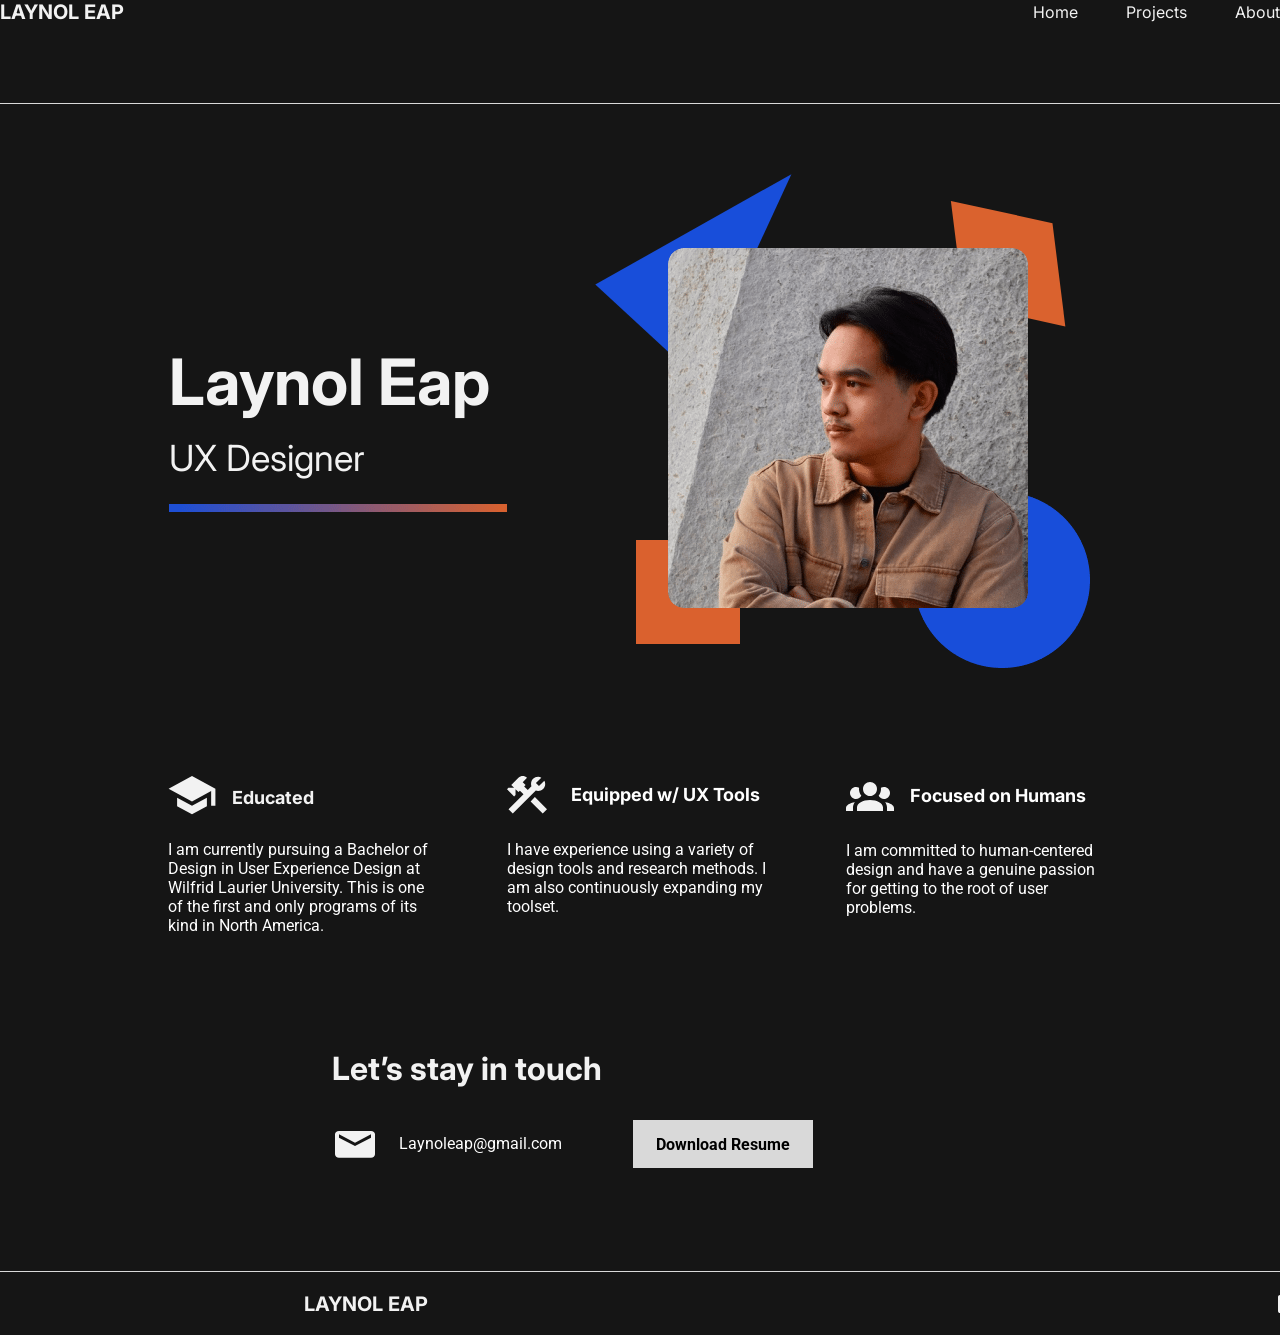
==== commit d89367c3: "Commit from TeleportHQ" ====
--- a/index.html
+++ b/index.html
@@ -223,14 +223,12 @@
           <div class="home-group14">
             <span class="home-text19"><span>Download Resume</span></span>
           </div>
-          <div class="home-container2">
-            <div class="home-frame1">
-              <span class="home-text21"><span>Home</span></span>
-              <span class="home-text23"><span>Projects</span></span>
-              <span class="home-text25"><span>About</span></span>
-            </div>
-            <span class="home-text27"><span>LAYNOL EAP</span></span>
-          </div>
+          <div class="home-frame1">
+            <span class="home-text21"><span>Home</span></span>
+            <span class="home-text23"><span>Projects</span></span>
+            <span class="home-text25"><span>About</span></span>
+          </div>
+          <span class="home-text27"><span>LAYNOL EAP</span></span>
           <img
             alt="Rectangle147134"
             src="public/external/rectangle147134-qr1-200h.png"
@@ -242,8 +240,8 @@
             class="home-rectangle15"
           />
           <div class="home-group20">
-            <div class="home-container3">
-              <div class="home-container4">
+            <div class="home-container2">
+              <div class="home-container3">
                 <span class="home-text29"><span>LAYNOL EAP</span></span>
               </div>
               <img
--- a/index.css
+++ b/index.css
@@ -459,17 +459,6 @@
   font-stretch: normal;
   text-decoration: none;
 }
-.home-container2 {
-  top: 36px;
-  left: 0px;
-  right: 0px;
-  width: 990.515625px;
-  height: 24px;
-  margin: auto;
-  display: flex;
-  position: absolute;
-  align-items: flex-start;
-}
 .home-frame1 {
   gap: 48px;
   top: 2px;
@@ -559,7 +548,7 @@
   align-items: flex-start;
   flex-shrink: 1;
 }
-.home-container3 {
+.home-container2 {
   top: 21px;
   left: 0px;
   right: 0px;
@@ -570,7 +559,7 @@
   position: absolute;
   align-items: flex-start;
 }
-.home-container4 {
+.home-container3 {
   top: 0px;
   left: 0px;
   width: 126.171875px;
@@ -636,6 +625,14 @@
   }
   .home-group14 {
     left: 416px;
+  }
+  .home-frame1 {
+    top: 40px;
+    right: 104.75px;
+  }
+  .home-text27 {
+    top: 40px;
+    left: 104.734375px;
   }
   .home-rectangle15 {
     flex: 0;
@@ -649,7 +646,7 @@
     width: 949px;
     height: 37px;
   }
-  .home-container3 {
+  .home-container2 {
     left: 0px;
     right: 0px;
     width: auto;
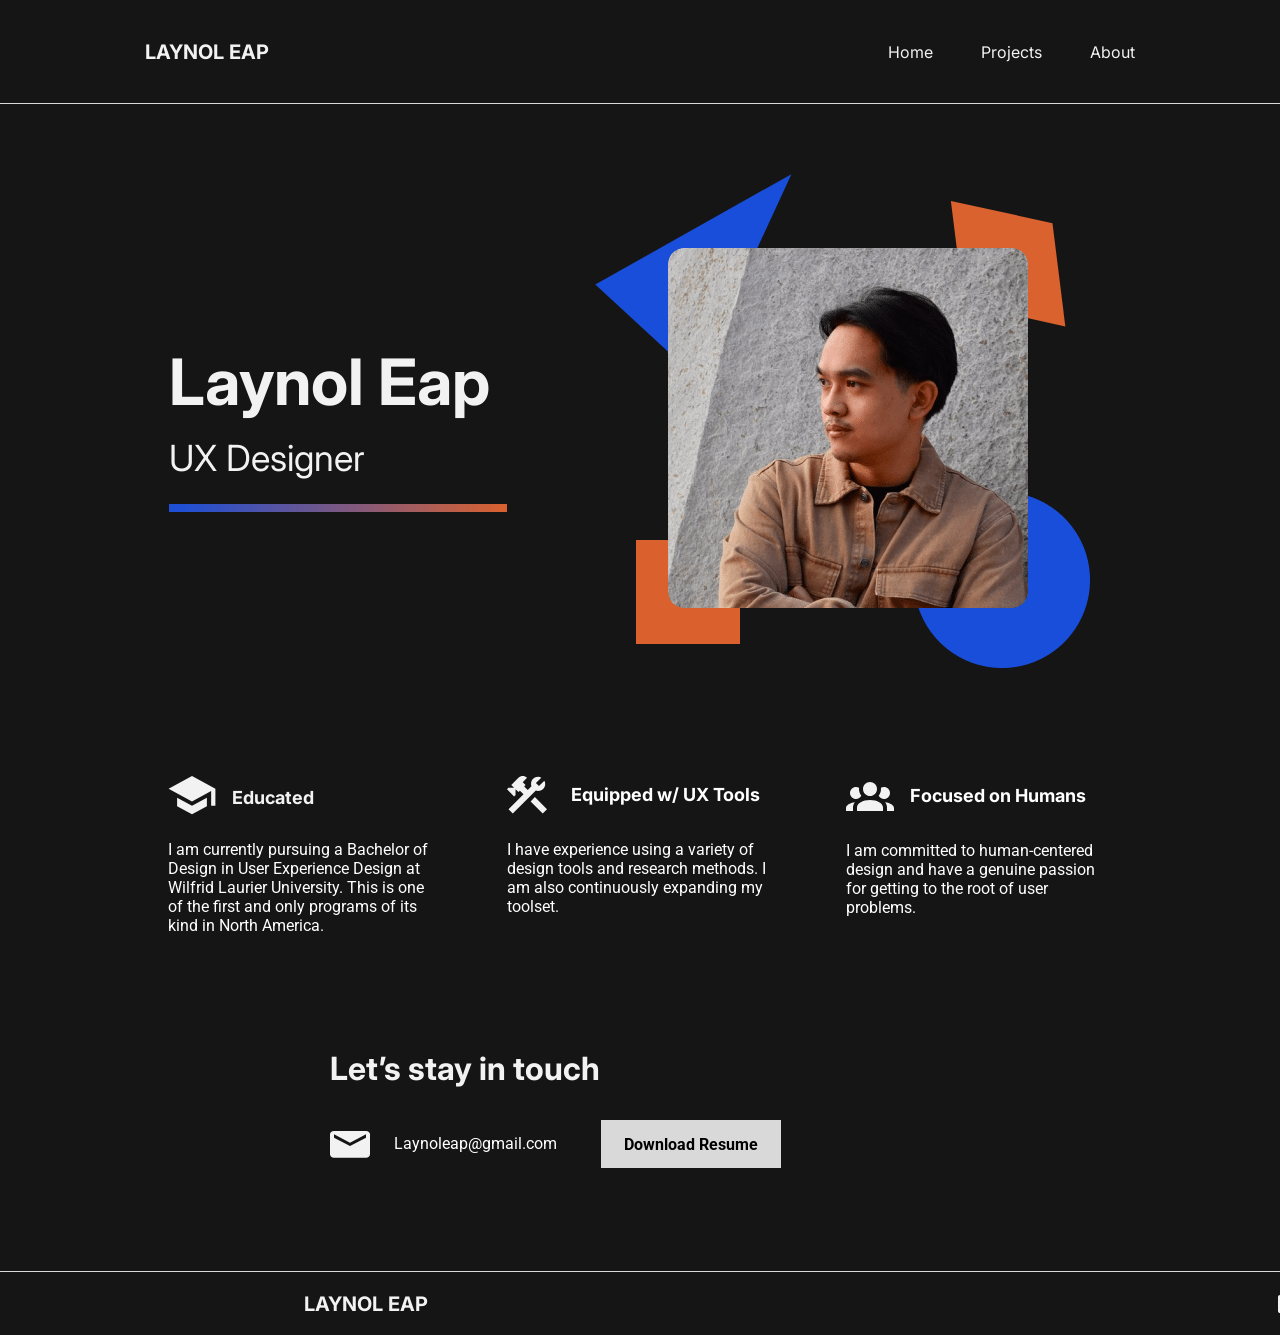
==== commit f12d34c9: "Commit from TeleportHQ" ====
--- a/index.html
+++ b/index.html
@@ -210,25 +210,17 @@
               </div>
             </div>
           </div>
-          <div class="home-group13">
-            <div class="home-group15">
-              <img
-                alt="Vector7120"
-                src="public/external/vector7120-btus.svg"
-                class="home-vector3"
-              />
-              <span class="home-text17"><span>Laynoleap@gmail.com</span></span>
-            </div>
+          <div class="home-group15">
+            <img
+              alt="Vector7120"
+              src="public/external/vector7120-btus.svg"
+              class="home-vector3"
+            />
+            <span class="home-text17"><span>Laynoleap@gmail.com</span></span>
           </div>
           <div class="home-group14">
             <span class="home-text19"><span>Download Resume</span></span>
           </div>
-          <div class="home-frame1">
-            <span class="home-text21"><span>Home</span></span>
-            <span class="home-text23"><span>Projects</span></span>
-            <span class="home-text25"><span>About</span></span>
-          </div>
-          <span class="home-text27"><span>LAYNOL EAP</span></span>
           <img
             alt="Rectangle147134"
             src="public/external/rectangle147134-qr1-200h.png"
@@ -242,7 +234,7 @@
           <div class="home-group20">
             <div class="home-container2">
               <div class="home-container3">
-                <span class="home-text29"><span>LAYNOL EAP</span></span>
+                <span class="home-text21"><span>LAYNOL EAP</span></span>
               </div>
               <img
                 alt="Vector8156"
@@ -251,6 +243,14 @@
               />
             </div>
             <div class="home-group19"><div class="home-group18"></div></div>
+          </div>
+          <div class="home-container4">
+            <div class="home-frame1">
+              <span class="home-text23"><span>Home</span></span>
+              <span class="home-text25"><span>Projects</span></span>
+              <span class="home-text27"><span>About</span></span>
+            </div>
+            <span class="home-text29"><span>LAYNOL EAP</span></span>
           </div>
         </div>
       </div>
--- a/index.css
+++ b/index.css
@@ -19,7 +19,7 @@
 }
 .home-text {
   top: 1049px;
-  left: 332px;
+  left: 330px;
   color: rgba(242, 242, 242, 1);
   height: auto;
   margin: auto;
@@ -391,20 +391,10 @@
   height: 29px;
   position: absolute;
 }
-.home-group13 {
-  top: 1131px;
-  left: 120px;
+.home-group15 {
+  left: 330px;
   width: 227px;
-  height: 26.66666603088379px;
-  display: flex;
-  position: absolute;
-  align-items: flex-start;
-  flex-shrink: 1;
-}
-.home-group15 {
-  top: 0px;
-  right: -215px;
-  width: 227px;
+  bottom: 177.34375px;
   height: 26.66666603088379px;
   display: flex;
   position: absolute;
@@ -435,7 +425,7 @@
 }
 .home-group14 {
   top: 1120px;
-  left: 633px;
+  left: 601px;
   width: 180px;
   height: 48px;
   display: flex;
@@ -459,6 +449,112 @@
   font-stretch: normal;
   text-decoration: none;
 }
+.home-rectangle14 {
+  top: 103px;
+  left: 0px;
+  right: 0px;
+  width: 1600px;
+  height: 1px;
+  margin: auto;
+  position: absolute;
+}
+.home-rectangle15 {
+  left: 0px;
+  right: 0px;
+  width: 1600px;
+  bottom: 1px;
+  height: 63px;
+  margin: auto;
+  position: absolute;
+}
+.home-group20 {
+  top: 1271px;
+  left: 0px;
+  right: 0px;
+  width: 1600px;
+  height: 64px;
+  margin: auto;
+  display: flex;
+  position: absolute;
+  align-items: flex-start;
+  flex-shrink: 1;
+}
+.home-container2 {
+  top: 21px;
+  left: 0px;
+  right: 0px;
+  width: 992px;
+  height: 24px;
+  margin: auto;
+  display: flex;
+  position: absolute;
+  align-items: flex-start;
+}
+.home-container3 {
+  top: 0px;
+  left: 0px;
+  width: 126.171875px;
+  height: 24px;
+  display: flex;
+  position: absolute;
+  align-items: flex-start;
+}
+.home-text21 {
+  top: 0px;
+  left: 0px;
+  color: rgba(242, 242, 242, 1);
+  height: auto;
+  position: absolute;
+  font-size: 20px;
+  font-style: Bold;
+  text-align: left;
+  font-family: Inter;
+  font-weight: 700;
+  line-height: normal;
+  font-stretch: normal;
+  text-decoration: none;
+}
+.home-vector4 {
+  top: 3px;
+  right: 0px;
+  width: 18px;
+  height: 18px;
+  position: absolute;
+}
+.home-group19 {
+  top: 0px;
+  left: 0px;
+  right: 0px;
+  width: 1600px;
+  height: 64px;
+  margin: auto;
+  display: flex;
+  position: absolute;
+  align-items: flex-start;
+  flex-shrink: 1;
+}
+.home-group18 {
+  top: 0px;
+  left: 0px;
+  width: 1600px;
+  height: 1px;
+  display: flex;
+  position: absolute;
+  align-items: flex-start;
+  flex-shrink: 1;
+  background-color: rgba(217, 217, 217, 1);
+}
+.home-container4 {
+  top: 40px;
+  left: 0px;
+  right: 0px;
+  width: 990.515625px;
+  height: 24px;
+  margin: auto;
+  display: flex;
+  position: absolute;
+  align-items: flex-start;
+}
 .home-frame1 {
   gap: 48px;
   top: 2px;
@@ -467,18 +563,6 @@
   position: absolute;
   align-items: flex-start;
 }
-.home-text21 {
-  color: rgba(242, 242, 242, 1);
-  height: auto;
-  font-size: 16px;
-  font-style: Regular;
-  text-align: left;
-  font-family: Inter;
-  font-weight: 400;
-  line-height: normal;
-  font-stretch: normal;
-  text-decoration: none;
-}
 .home-text23 {
   color: rgba(242, 242, 242, 1);
   height: auto;
@@ -504,6 +588,18 @@
   text-decoration: none;
 }
 .home-text27 {
+  color: rgba(242, 242, 242, 1);
+  height: auto;
+  font-size: 16px;
+  font-style: Regular;
+  text-align: left;
+  font-family: Inter;
+  font-weight: 400;
+  line-height: normal;
+  font-stretch: normal;
+  text-decoration: none;
+}
+.home-text29 {
   top: 0px;
   left: 0px;
   color: rgba(242, 242, 242, 1);
@@ -517,101 +613,6 @@
   line-height: normal;
   font-stretch: normal;
   text-decoration: none;
-}
-.home-rectangle14 {
-  top: 103px;
-  left: 0px;
-  right: 0px;
-  width: 1600px;
-  height: 1px;
-  margin: auto;
-  position: absolute;
-}
-.home-rectangle15 {
-  left: 0px;
-  right: 0px;
-  width: 1600px;
-  bottom: 1px;
-  height: 63px;
-  margin: auto;
-  position: absolute;
-}
-.home-group20 {
-  top: 1271px;
-  left: 0px;
-  right: 0px;
-  width: 1600px;
-  height: 64px;
-  margin: auto;
-  display: flex;
-  position: absolute;
-  align-items: flex-start;
-  flex-shrink: 1;
-}
-.home-container2 {
-  top: 21px;
-  left: 0px;
-  right: 0px;
-  width: 992px;
-  height: 24px;
-  margin: auto;
-  display: flex;
-  position: absolute;
-  align-items: flex-start;
-}
-.home-container3 {
-  top: 0px;
-  left: 0px;
-  width: 126.171875px;
-  height: 24px;
-  display: flex;
-  position: absolute;
-  align-items: flex-start;
-}
-.home-text29 {
-  top: 0px;
-  left: 0px;
-  color: rgba(242, 242, 242, 1);
-  height: auto;
-  position: absolute;
-  font-size: 20px;
-  font-style: Bold;
-  text-align: left;
-  font-family: Inter;
-  font-weight: 700;
-  line-height: normal;
-  font-stretch: normal;
-  text-decoration: none;
-}
-.home-vector4 {
-  top: 3px;
-  right: 0px;
-  width: 18px;
-  height: 18px;
-  position: absolute;
-}
-.home-group19 {
-  top: 0px;
-  left: 0px;
-  right: 0px;
-  width: 1600px;
-  height: 64px;
-  margin: auto;
-  display: flex;
-  position: absolute;
-  align-items: flex-start;
-  flex-shrink: 1;
-}
-.home-group18 {
-  top: 0px;
-  left: 0px;
-  width: 1600px;
-  height: 1px;
-  display: flex;
-  position: absolute;
-  align-items: flex-start;
-  flex-shrink: 1;
-  background-color: rgba(217, 217, 217, 1);
 }
 @media(max-width: 1200px) {
   .home-text {
@@ -625,14 +626,6 @@
   }
   .home-group14 {
     left: 416px;
-  }
-  .home-frame1 {
-    top: 40px;
-    right: 104.75px;
-  }
-  .home-text27 {
-    top: 40px;
-    left: 104.734375px;
   }
   .home-rectangle15 {
     flex: 0;
@@ -653,7 +646,7 @@
     bottom: -3px;
     margin: auto;
   }
-  .home-text29 {
+  .home-text21 {
     top: 0px;
     left: 0px;
   }
@@ -663,4 +656,9 @@
     width: 1200px;
     height: 64px;
   }
-}
+  .home-text29 {
+    top: 0px;
+    bottom: 0px;
+    margin: auto;
+  }
+}
